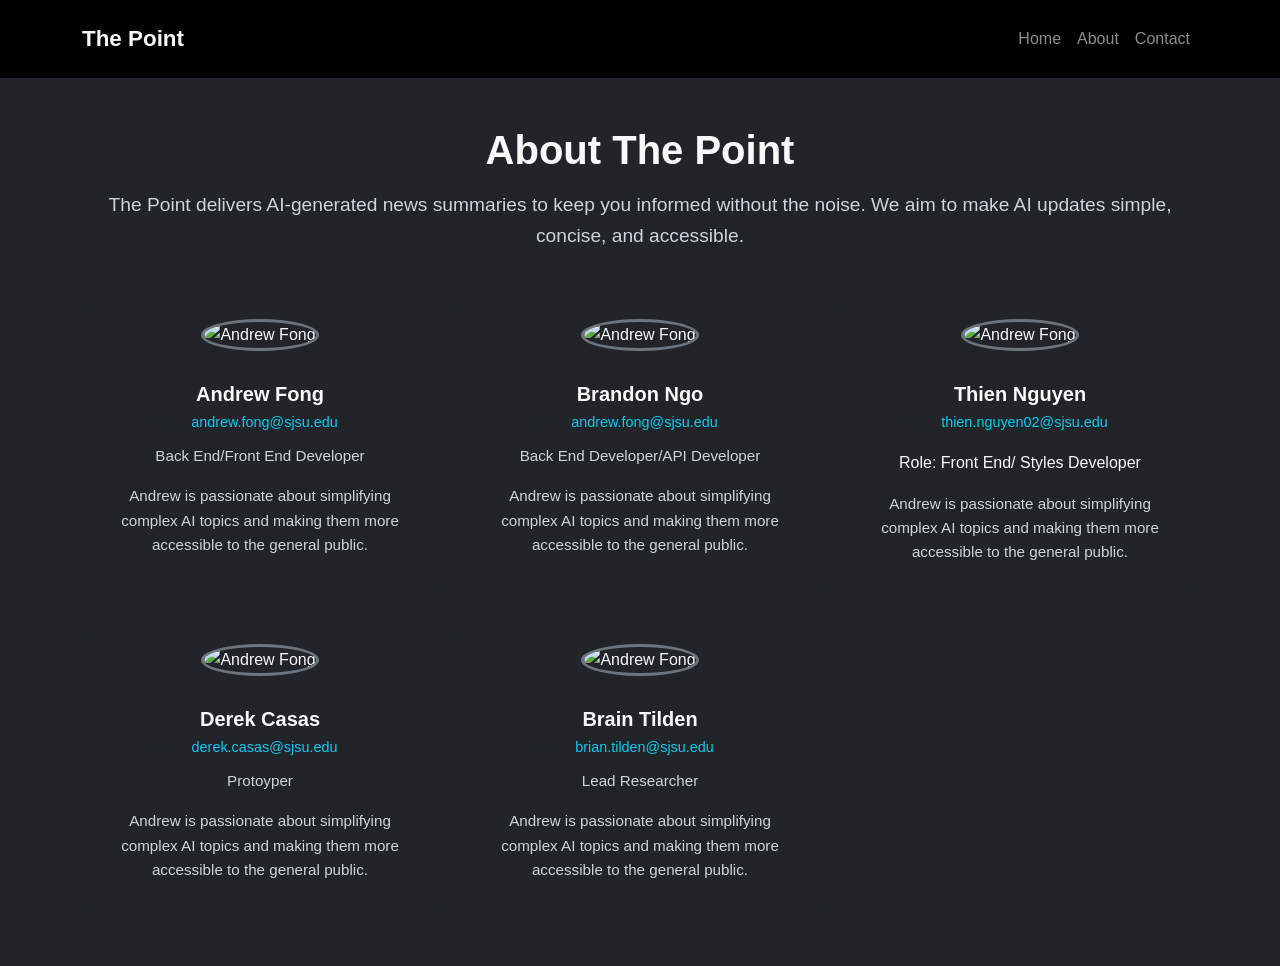
==== about.html @ 523e4f54 "Add files via upload" ====
<!DOCTYPE html>
<html lang="en">
<head>
    <meta charset="UTF-8">
    <title>About - The Point</title>
    <link rel="stylesheet" href="https://cdn.jsdelivr.net/npm/bootstrap@5.3.0/dist/css/bootstrap.min.css">
    <link rel="stylesheet" href="styles.css">
</head>
<body class="bg-dark text-light">

<nav class="navbar navbar-expand-lg navbar-dark bg-black p-3">
    <div class="container">
        <a class="navbar-brand" href="index.html">The Point</a>
        <div class="collapse navbar-collapse" id="navbarNav">
            <ul class="navbar-nav ms-auto">
                <li class="nav-item"><a class="nav-link" href="index.html">Home</a></li>
                <li class="nav-item"><a class="nav-link" href="about.html">About</a></li>
                <li class="nav-item"><a class="nav-link" href="contact.html">Contact</a></li>
            </ul>
        </div>
    </div>
</nav>


<div class="container text-center py-5">
    <h1>About The Point</h1>
    <p class="lead mb-5">The Point delivers AI-generated news summaries to keep you informed without the noise. We aim to make AI updates simple, concise, and accessible.</p>

    <div class="row row-cols-1 row-cols-md-2 row-cols-lg-3 g-4">

        <!-- Team Member 1 -->
        <div class="col">
            <div class="team-member text-light fade-in delay">
                <img src="images/Andrew Headshot.jpg" alt="Andrew Fong">
                <h5 class="mt-3">Andrew Fong</h5>
                <p class="role text-muted">Email: <a href="mailto:andrew.fong@sjsu.edu" class="text-info">andrew.fong@sjsu.edu</a></p>
                <p>Back End/Front End  Developer</p>
                <p>Andrew is passionate about simplifying complex AI topics and making them more accessible to the general public.</p>
            </div>
        </div>

        <!-- Team Member 2 -->
        <div class="col">
            <div class="team-member text-light fade-in delay">
                <img src="images/Brandon Headshot.jpg" alt="Andrew Fong">
                <h5 class="mt-3">Brandon Ngo</h5>
                <p class="role text-muted">Email: <a href="mailto:andrew.fong@sjsu.edu" class="text-info">andrew.fong@sjsu.edu</a></p>
                <p>Back End Developer/API Developer </p>
                <p>Andrew is passionate about simplifying complex AI topics and making them more accessible to the general public.</p>
            </div>
        </div>

        <!-- Team Member 3 -->
        <div class="col">
            <div class="team-member text-light fade-in delay">
                <img src="images/Thien Headshot.jpg" alt="Andrew Fong">
                <h5 class="mt-3">Thien Nguyen</h5>
                <p class="role text-muted">Email: <a href="mailto:thien.nguyen02@sjsu.edu" class="text-info">thien.nguyen02@sjsu.edu</a></p>
                <p></p>Role: Front End/ Styles Developer</p>
                <p>Andrew is passionate about simplifying complex AI topics and making them more accessible to the general public.</p>
            </div>
        </div>

        <!-- Team Member 4 -->
        <div class="col">
            <div class="team-member text-light fade-in delay">
                <img src="images/Derek Headshot.jpg" alt="Andrew Fong">
                <h5 class="mt-3">Derek Casas</h5>
                <p class="role text-muted">Email: <a href="mailto:derek.casas@sjsu.edu" class="text-info">derek.casas@sjsu.edu</a></p>
                <p>Protoyper</p>
                <p>Andrew is passionate about simplifying complex AI topics and making them more accessible to the general public.</p>
            </div>
        </div>

        <!-- Team Member 5 -->
        <div class="col">
            <div class="team-member text-light fade-in delay">
                <img src="images/Brain Headshot.jpg" alt="Andrew Fong">
                <h5 class="mt-3">Brain Tilden</h5>
                <p class="role text-muted">Email: <a href="mailto:brian.tilden@sjsu.edu" class="text-info">brian.tilden@sjsu.edu</a></p>
                <p>Lead Researcher</p>
                <p>Andrew is passionate about simplifying complex AI topics and making them more accessible to the general public.</p>
            </div>
        </div>

    </div>
</div>

</body>
</html>
---- styles.css ----
/* styles.css */

/* Smooth font rendering */
body {
    font-family: 'Segoe UI', Tahoma, Geneva, Verdana, sans-serif;
    line-height: 1.6;
}

/* Section heading styles */
h1 {
    font-size: 2.5rem;
    font-weight: 600;
    margin-bottom: 1rem;
    color: #f8f9fa;
}

/* Lead paragraph styling */
.lead {
    font-size: 1.2rem;
    color: #ced4da;
}

/* Card hover effect */
.card {
    transition: transform 0.3s ease, box-shadow 0.3s ease;
    border: none;
    border-radius: 12px;
}

.card:hover {
    transform: translateY(-5px);
    box-shadow: 0 10px 20px rgba(0, 0, 0, 0.4);
}

/* Card images with rounded corners */
.card-img-top {
    border-top-left-radius: 12px;
    border-top-right-radius: 12px;
    height: 300px;
    object-fit: cover;
    object-position: top;
}

/* Adjust navbar brand for better visibility */
.navbar-brand {
    font-weight: bold;
    font-size: 1.4rem;
    color: #f8f9fa !important;
}

/* Nav link active and hover styles */
.nav-link {
    transition: color 0.2s ease;
}

.nav-link:hover {
    color: #0dcaf0 !important;
}

/* Email links styled for clarity */
a.text-info {
    text-decoration: none;
    padding-right: 35px;
}

a.text-info:hover {
    text-decoration: underline;
    color: #0dcaf0;
}

.team-member {
    padding: 20px;
    background-color: #212529; /* dark card-like background */
    border-radius: 16px;
    transition: transform 0.3s ease, box-shadow 0.3s ease;
    height: 100%;
}

.team-member:hover {
    transform: translateY(-5px);
    box-shadow: 0 10px 25px rgba(0, 0, 0, 0.6);
}

.team-member img {
    width: 300px;
    height: 300px;
    object-fit: cover;
    border-radius: 50%;
    border: 3px solid #6c757d;
    margin-bottom: 15px;
    object-position: top;
}

.team-member h5 {
    font-weight: 600;
    margin-bottom: 5px;
}

.team-member .role {
    font-size: 0.9rem;
    margin-bottom: 10px;
}

.team-member p {
    font-size: 0.95rem;
    color: #ced4da;
}

@keyframes fadeIn {
    from {
      opacity: 0;
      transform: translateY(20px);
    }
    to {
      opacity: 1;
      transform: translateY(0);
    }
  }
  
  /* Apply the animation */
  .fade-in {
    animation: fadeIn 1s ease-out forwards;
    opacity: 0; /* Start invisible until animation completes */
  }
  
  /* Optional: staggered effect */
  .fade-in.delay-1 { animation-delay: 0.2s; }
  .fade-in.delay-2 { animation-delay: 0.4s; }
  .fade-in.delay-3 { animation-delay: 0.6s; }
  .fade-in.delay-4 { animation-delay: 0.8s; }
  .fade-in.delay-5 { animation-delay: 1s; }
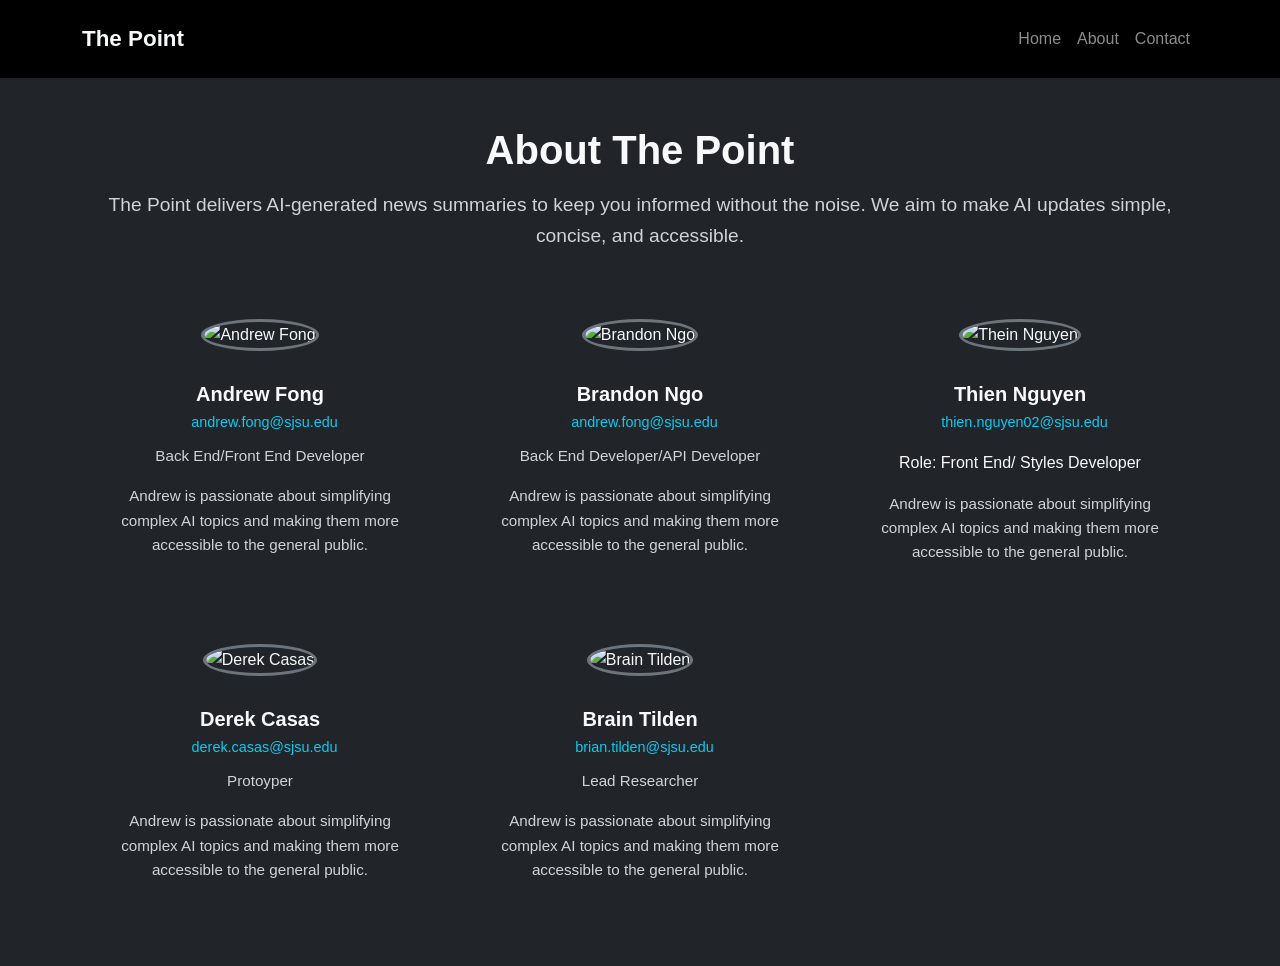
==== commit 9e55f13a: "Update about.html" ====
--- a/about.html
+++ b/about.html
@@ -42,7 +42,7 @@
         <!-- Team Member 2 -->
         <div class="col">
             <div class="team-member text-light fade-in delay">
-                <img src="images/Brandon Headshot.jpg" alt="Andrew Fong">
+                <img src="images/Brandon Headshot.jpg" alt="Brandon Ngo">
                 <h5 class="mt-3">Brandon Ngo</h5>
                 <p class="role text-muted">Email: <a href="mailto:andrew.fong@sjsu.edu" class="text-info">andrew.fong@sjsu.edu</a></p>
                 <p>Back End Developer/API Developer </p>
@@ -53,7 +53,7 @@
         <!-- Team Member 3 -->
         <div class="col">
             <div class="team-member text-light fade-in delay">
-                <img src="images/Thien Headshot.jpg" alt="Andrew Fong">
+                <img src="images/Thien Headshot.jpg" alt="Thein Nguyen">
                 <h5 class="mt-3">Thien Nguyen</h5>
                 <p class="role text-muted">Email: <a href="mailto:thien.nguyen02@sjsu.edu" class="text-info">thien.nguyen02@sjsu.edu</a></p>
                 <p></p>Role: Front End/ Styles Developer</p>
@@ -64,7 +64,7 @@
         <!-- Team Member 4 -->
         <div class="col">
             <div class="team-member text-light fade-in delay">
-                <img src="images/Derek Headshot.jpg" alt="Andrew Fong">
+                <img src="images/Derek Headshot.jpg" alt="Derek Casas">
                 <h5 class="mt-3">Derek Casas</h5>
                 <p class="role text-muted">Email: <a href="mailto:derek.casas@sjsu.edu" class="text-info">derek.casas@sjsu.edu</a></p>
                 <p>Protoyper</p>
@@ -75,7 +75,7 @@
         <!-- Team Member 5 -->
         <div class="col">
             <div class="team-member text-light fade-in delay">
-                <img src="images/Brain Headshot.jpg" alt="Andrew Fong">
+                <img src="images/Brain Headshot.jpg" alt="Brain Tilden">
                 <h5 class="mt-3">Brain Tilden</h5>
                 <p class="role text-muted">Email: <a href="mailto:brian.tilden@sjsu.edu" class="text-info">brian.tilden@sjsu.edu</a></p>
                 <p>Lead Researcher</p>
